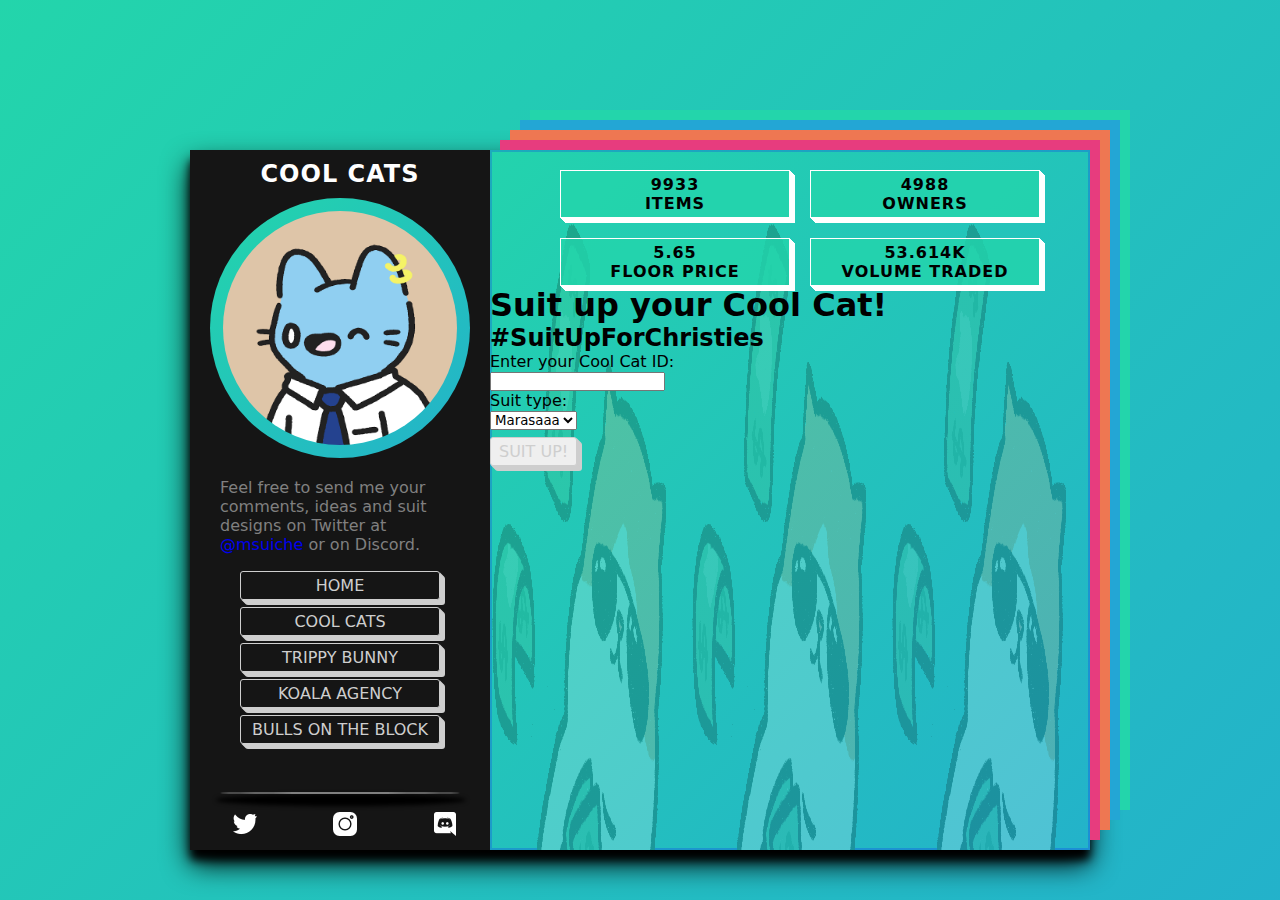
==== inner-page.html @ c1288b10 "inner page 70% done" ====
<!DOCTYPE html>
<html lang="en">
  <head>
    <meta charset="UTF-8" />
    <meta http-equiv="X-UA-Compatible" content="IE=edge" />
    <meta name="viewport" content="width=device-width, initial-scale=1.0" />
    <link rel="stylesheet" href="app.css" />
    <title>Document</title>
  </head>
  <body>
    <div class="bg">
    <div class="inner-page">
        <div class="inner-container">
      <div class="inner-page-info">
          <h2 class="inner-page-title">COOL CATS</h2>
        <div class="inner-page-logo">
          <img class="logo" src="img/cool-cat.png" alt="" />
        </div>

        <p class="inner-page-info-text">
          Feel free to send me your comments, ideas and suit designs on Twitter
          at <a href="https://www.twitter.com/msuiche">@msuiche</a> or on
          Discord.
        </p>
        
            <div class="manu">
                <a class="manu-btn" href="">home</a>
                <a class="manu-btn" href="">cool cats</a>
                <a class="manu-btn" href="">Trippy bunny</a>
                <a class="manu-btn" href="">koala agency</a>
                <a class="manu-btn" href="">bulls on the block</a>
            </div>

        <div class="icons-inner-page-info">
            <a href="https://www.twitter.com/msuiche">
              <img class="social-icon" src="img/twitter.png" alt="" />
            </a>
  
            <a href="https://www.twitter.com/mbsuiche">
              <img class="social-icon" src="img/instagram.png" alt="" />
            </a>
  
            <a href="https://discord.gg/ZRnT6TMPbU">
              <img class="social-icon" src="img/discord.png" alt="" />
            </a>
          </div>
      </div>

      <div class="inner-page-form">
          <div class="inner-page-form--bg">
              <img class="bg-pic" src="img/gif.gif" alt="">
              <img class="bg-pic" src="img/gif.gif" alt="">
              <img class="bg-pic" src="img/gif.gif" alt="">
          </div>

          <div class="inner-page-form--content">
              <nav>
                  <ul>
                      <li>
                          <p>9933</p>
                          <p>items</p>
                      </li>
                      <li>
                          <p>4988</p>
                          <p>owners</p>
                      </li>
                      <li>
                          <p>5.65</p>
                          <p>floor price</p>
                      </li>
                      <li>
                          <p>53.614K</p>
                          <p>volume traded</p>
                      </li>
                  </ul>
              </nav>
        <h1>Suit up your Cool Cat!</h1>
        <h2>#SuitUpForChristies</h2>
        <form>
        <div class="form-group">
          <p>Enter your Cool Cat ID:</p>
          <input
            name="cat_id"
            id="cat_id"
            onkeypress="return event.charCode >= 48 && event.charCode <= 57"
          />
        </div>

        <div class="form-group">
          <p>Suit type:</p>
          <select name="suit_type" id="suit_type">
              <option value="">Marasaaa</option>
            <?php
                foreach($config['suits'] as $suit) {
                    echo '<option value="'.$suit['file'].'">'.$suit['name'].'</option>\r\n';
                }
            ?>
            <!-- <option value="suit-white">Tuxedo (@BluuCatt)</option> -->
        </select>
        </div>

        <input type="button" class='manu-btn' value="Suit up!" onclick="updateCat()" />
    </form>
</div>
      </div>
    </div>
    </div>
</div>
  </body>
</html>
---- app.css ----
* {
  padding: 0;
  margin: 0;
  font-family: system-ui, -apple-system, "Segoe UI", Roboto, "Helvetica Neue",
    Arial, "Noto Sans", "Liberation Sans", sans-serif;
}

a {
  text-decoration: none;
}

.bg {
  background-color: #151515;
  width: 100%;
  height: auto;
  overflow: hidden;
  background: linear-gradient(-45deg, #ee7752, #e73c7e, #23a6d5, #23d5ab);
  background-size: 400% 400%;
  animation: gradient 15s ease infinite;
}

@keyframes gradient {
  0% {
    background-position: 0% 50%;
  }
  50% {
    background-position: 100% 50%;
  }
  100% {
    background-position: 0% 50%;
  }
}

#hero {
  position: relative;
  width: 100%;
  height: auto;
  z-index: 9;
}

.container,
.footer {
  max-width: 1270px;
  margin-left: auto;
  margin-right: auto;
  padding: 50px 0;
}

@media (max-width: 1270px) {
  .container,
  .footer {
    width: 96%;
  }
}

.footer {
  padding: 20px 0;
  display: flex;
  justify-content: space-between;
}

@media (max-width: 500px) {
  .footer {
    flex-direction: column;
    justify-content: center;
    align-items: center;
  }
  .icons-footer {
    margin-top: 10px;
  }
}

.icons-inner-page-info {
  position: absolute;
  bottom: 10px;
  width: 100%;
  display: flex;
  justify-content: space-around;
}

.icons-inner-page-info::after {
  content: "";
  width: 80%;
  height: 2px;
  background-color: grey;
  position: absolute;
  top: -20px;
  border-radius: 50%;
  box-shadow: 1px 7px 4px 5px black;
}

.social-icon {
  filter: brightness(0) invert(1);
  transition: 225ms;
  margin-left: 10px;
  position: relative;
}

.copyright {
  color: #151515;
}

.header {
  width: 100%;
  text-align: center;
}

.header-title {
  font-size: 3.6rem;
  color: white;
}

.header-text {
  font-size: 1.4rem;
  margin-top: 20px;
  color: rgb(233, 233, 233);
}

.cards-wrapper {
  position: relative;
  display: flex;
  flex-wrap: wrap;
  justify-content: space-between;
  margin-top: 50px;
}

@media (max-width: 880px) {
  .cards-wrapper {
    justify-content: space-evenly;
  }
}

.card-content {
  width: 280px;
  height: 400px;
  position: relative;
  margin-bottom: 30px;
  overflow: hidden;
  backface-visibility: hidden;
  border-radius: 3px;
  box-shadow: 1px 1px 2px 1px #2c2c2c;
  transition: 225ms;
}

@media (max-width: 700px) {
  .card-content {
    width: 200px;
    height: 300px;
  }
}

@media (max-width: 416px) {
  .card-content {
    width: 80%;
    height: 300px;
  }
}

.card-content:hover {
  box-shadow: 1px 1px 20px 1px #2c2c2c;
}

.card-content:hover .card-btn {
  text-shadow: 0px 0px 2px white;
  background-color: #ad5aaf;
  color: white;
}

.card-content__picture {
  position: absolute;
  width: 100%;
  height: 60%;
}

.card-content__picture--img {
  width: 100%;
  height: 100%;
  position: absolute;
  transition: 225ms;
  border: 2px solid white;
}

.card-content:hover .card-content__picture--img {
  transform: scale(1.1);
}

.card-description {
  width: 100%;
  height: 40%;
  position: absolute;
  bottom: 0;
  background-color: white;
  color: black;
  padding: 10px;
  display: flex;
  flex-direction: column;
}

.card-description--title {
  color: #151515;
  font-size: 1.5rem;
}

@media (max-width: 700px) {
  .card-description--title {
    font-size: 1.2rem;
  }
}

.card-description--text {
  color: grey;
}

.card-btn {
  font-size: 1.1rem;
  font-weight: 500;
  transition: 225ms;
  position: absolute;
  bottom: 10px;
  color: #ad5aaf;
  border: 2px solid #ad5aaf;
  padding: 2px 5px;
}

.card-description--recommended {
  position: absolute;
  bottom: 10%;
  width: 90%;
  padding: 10px;
}

.card-content__picture--recommended {
  height: 50%;
  width: 100%;
  position: absolute;
  left: 95%;
  top: 50%;
  transform: translate(-50%, -50%);
}

/* inner page */

.inner-page {
  width: 100%;
  height: 100vh;
  display: flex;
  align-items: center;
  justify-content: center;
}

.inner-container {
  height: 700px;
  margin-top: 100px;
  display: flex;
  border-radius: 5px;
  box-shadow: rgba(0, 0, 0) 0px 14px 28px, rgba(0, 0, 0) 0px 10px 10px;
}

.inner-page-info {
  width: 300px;
  background: #151515;
  position: relative;
}

.inner-page-logo {
  width: 260px;
  height: 260px;
  position: relative;
  margin-left: 20px;
  border-radius: 100%;
  background: linear-gradient(-45deg, #ee7752, #e73c7e, #23a6d5, #23d5ab);
  background-size: 400% 400%;
  border-radius: 100%;
  animation: gradient 15s ease infinite;
  overflow: hidden;
}

.logo {
  position: absolute;
  width: 90%;
  height: 90%;
  border-radius: 100%;
  top: 5%;
  left: 5%;
  transition: 225ms;
}

.inner-page-logo:hover .logo {
  transform: scale(1.2);
}

.inner-page-title {
  color: white;
  text-align: center;
  margin: 10px 0;
  letter-spacing: 1px;
}

.inner-page-info-text {
  margin-top: 20px;
  color: grey;
  width: 80%;
  margin-left: 10%;
}

.manu {
  width: 200px;
  margin-left: 50px;
  margin-top: 10px;
  display: flex;
  flex-direction: column;
}

.manu-btn {
  color: rgb(206, 206, 206);
  margin-top: 7px;
  text-align: center;
  position: relative;
  border-radius: 3px;
  transition: 225ms;
  font-size: 16px;
  text-decoration: none;
  text-transform: uppercase;
  cursor: pointer;
  border: 1px solid;
  padding: 0.25em 0.5em;
  box-shadow: 1px 1px 0px 0px, 2px 2px 0px 0px, 3px 3px 0px 0px, 4px 4px 0px 0px,
    5px 5px 0px 0px;
  user-select: none;
  -webkit-user-select: none;
  touch-action: manipulation;
  text-transform: uppercase;
}

.manu-btn:hover {
  background: linear-gradient(-45deg, #e73c7e, #ee7752, #23a6d5, #23d5ab);
  background-size: 400% 400%;
  animation: gradient 15s ease infinite;
  color: black;
  font-weight: 700;
}

.inner-page-form {
  width: 600px;
  overflow: hidden;
  position: relative;
  box-shadow: blue 0px 0px 0px 2px inset, transparent 10px -10px 0px -3px,
    #e73c7e 10px -10px, transparent 20px -20px 0px -3px, #ee7752 20px -20px,
    transparent 30px -30px 0px -3px, #23a6d5 30px -30px,
    transparent 40px -40px 0px -3px, #23d5ab 40px -40px;
}

.inner-page-form--bg {
  z-index: 1;
  position: absolute;
  display: flex;
  width: 100%;
  height: 100%;
  overflow: hidden;
}

.bg-pic {
  width: 200px;
  height: 1200px;
}

.inner-page-form--content {
  z-index: 9;
  position: absolute;
  background: linear-gradient(
    -45deg,
    rgba(231, 60, 126, 0.8),
    rgb(238, 119, 82, 0.8),
    rgb(35, 166, 213, 0.8),
    rgb(35, 213, 171, 0.8)
  );
  background-size: 400% 400%;
  animation: gradient 15s ease infinite;
  width: 100%;
  height: 100%;
  color: blak;
}

ul {
  display: flex;
  flex-wrap: wrap;
  justify-content: center;
}

li {
  color: rgb(0, 0, 0);
  font-weight: 800;
  margin-top: 5px;
  text-align: center;
  position: relative;
  transition: 225ms;
  text-decoration: none;
  border: 1px solid white;
  text-transform: uppercase;
  letter-spacing: 1px;
  padding: 0.25em 0.5em;
  box-shadow: 1px 1px 0px 0px white, 2px 2px 0px 0px white,
    3px 3px 0px 0px white, 4px 4px 0px 0px white, 5px 5px 0px 0px white;
  width: 230px;
  background-color: rgb(35, 213, 171, 0.8);
  box-sizing: border-box;
  list-style: none;
  margin-left: 20px;
  margin-top: 20px;
}
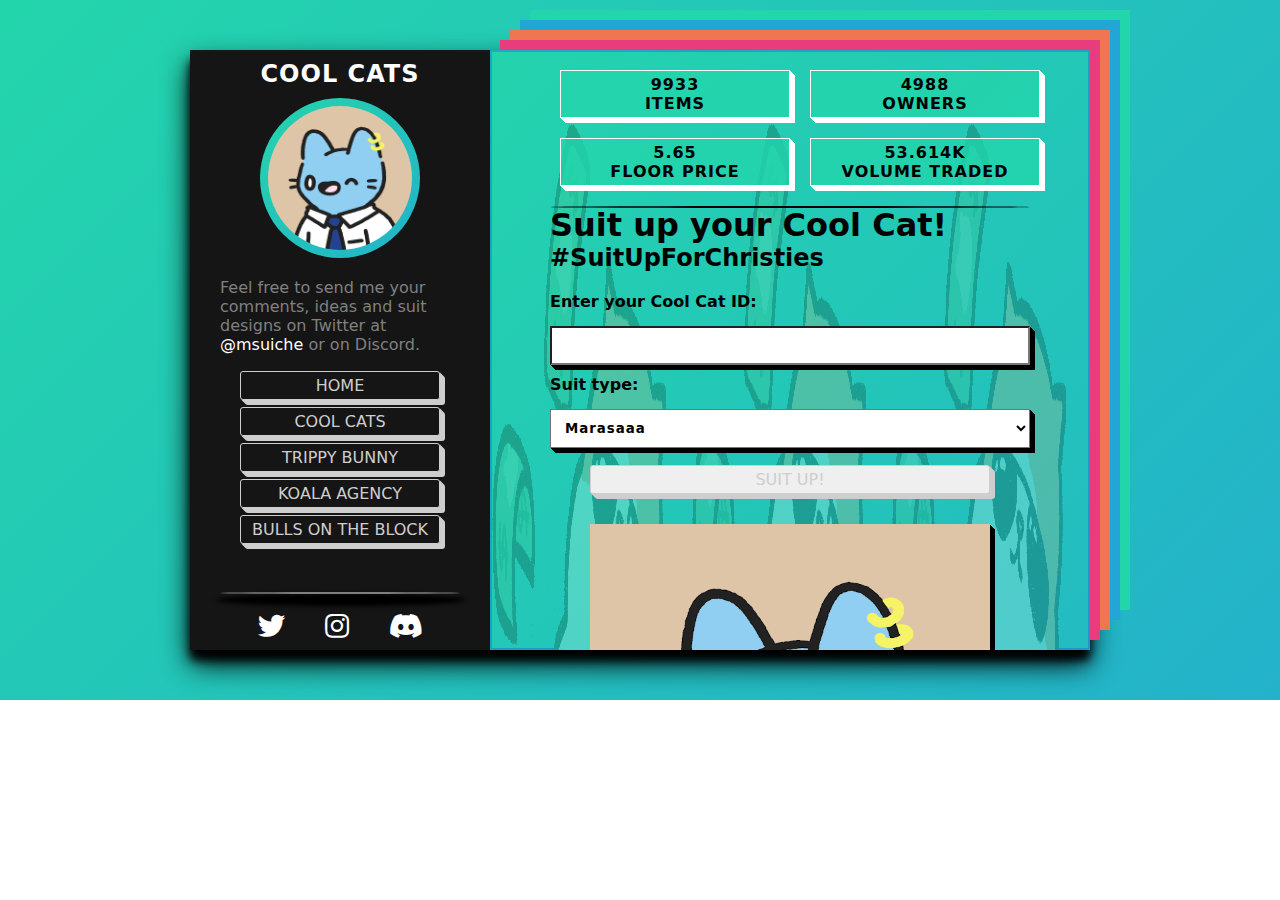
==== commit 75c4ecde: "Ui UX done" ====
--- a/inner-page.html
+++ b/inner-page.html
@@ -5,6 +5,7 @@
     <meta http-equiv="X-UA-Compatible" content="IE=edge" />
     <meta name="viewport" content="width=device-width, initial-scale=1.0" />
     <link rel="stylesheet" href="app.css" />
+    <link rel="stylesheet" href="https://cdnjs.cloudflare.com/ajax/libs/font-awesome/5.15.4/css/all.min.css"/>
     <title>Document</title>
   </head>
   <body>
@@ -19,7 +20,7 @@
 
         <p class="inner-page-info-text">
           Feel free to send me your comments, ideas and suit designs on Twitter
-          at <a href="https://www.twitter.com/msuiche">@msuiche</a> or on
+          at <a class="tag" href="https://www.twitter.com/msuiche">@msuiche</a> or on
           Discord.
         </p>
         
@@ -33,15 +34,15 @@
 
         <div class="icons-inner-page-info">
             <a href="https://www.twitter.com/msuiche">
-              <img class="social-icon" src="img/twitter.png" alt="" />
+                <i class="fab fa-twitter social-icon"></i>
             </a>
   
             <a href="https://www.twitter.com/mbsuiche">
-              <img class="social-icon" src="img/instagram.png" alt="" />
+                <i class="fab fa-instagram social-icon"></i>
             </a>
   
             <a href="https://discord.gg/ZRnT6TMPbU">
-              <img class="social-icon" src="img/discord.png" alt="" />
+                <i class="fab fa-discord social-icon"></i>
             </a>
           </div>
       </div>
@@ -56,30 +57,34 @@
           <div class="inner-page-form--content">
               <nav>
                   <ul>
-                      <li>
+                      <li class="nav-list-item">
                           <p>9933</p>
                           <p>items</p>
                       </li>
-                      <li>
+                      <li class="nav-list-item">
                           <p>4988</p>
                           <p>owners</p>
                       </li>
-                      <li>
+                      <li class="nav-list-item">
                           <p>5.65</p>
                           <p>floor price</p>
                       </li>
-                      <li>
+                      <li class="nav-list-item">
                           <p>53.614K</p>
                           <p>volume traded</p>
                       </li>
                   </ul>
               </nav>
+
+     <div class="form-description">
         <h1>Suit up your Cool Cat!</h1>
         <h2>#SuitUpForChristies</h2>
+    </div>
         <form>
         <div class="form-group">
-          <p>Enter your Cool Cat ID:</p>
+          <p class="form-title">Enter your Cool Cat ID:</p>
           <input
+          class="form-input"
             name="cat_id"
             id="cat_id"
             onkeypress="return event.charCode >= 48 && event.charCode <= 57"
@@ -87,8 +92,11 @@
         </div>
 
         <div class="form-group">
-          <p>Suit type:</p>
-          <select name="suit_type" id="suit_type">
+          <p class="form-title">Suit type:</p>
+          <select name="suit_type" id="suit_type"  class="form-input"2>
+              <option value="">Marasaaa</option>
+              <option value="">Marasaaa</option>
+              <option value="">Marasaaa</option>
               <option value="">Marasaaa</option>
             <?php
                 foreach($config['suits'] as $suit) {
@@ -99,8 +107,22 @@
         </select>
         </div>
 
-        <input type="button" class='manu-btn' value="Suit up!" onclick="updateCat()" />
+        <input type="button" class='manu-btn form-btn' value="Suit up!" onclick="updateCat()" />
+        <div class="main_view">
+            <!-- <img class="output-img" src="<?=$config['logo'];?>" id="main" alt="SuitUp"> -->
+            <img class="output-img" src="img/cool-cat.png" alt="">
+            <input type="button"  class='manu-btn share-btn' value="Share on twitter!">
+        </div>
     </form>
+    <div class="donations">
+        <h3 class="donations-title">Donations :</h3>
+        <p class="donations-content">0xb8e9eBBA486DD64b046B1cC3c52b23E3103dBA13 (ETH)</p>
+        <p class="donations-content">tz1fJvrCoqckTtouFfigwAoV2oFLzvQ4fdfq (XTZ)</p>
+        <p class="donations-content">Cjk8VJbQVZZrmbJvktw9r8F2ShxCf1LJHk6JqRcYxwXM (SOL)</p>
+        <p class="donations-content">0xb8e9eBBA486DD64b046B1cC3c52b23E3103dBA13 (ETH)</p>
+        <p class="donations-content">tz1fJvrCoqckTtouFfigwAoV2oFLzvQ4fdfq (XTZ)</p>
+        <p class="donations-content">Cjk8VJbQVZZrmbJvktw9r8F2ShxCf1LJHk6JqRcYxwXM (SOL)</p>
+    </div>
 </div>
       </div>
     </div>
--- a/app.css
+++ b/app.css
@@ -7,6 +7,29 @@
 
 a {
   text-decoration: none;
+}
+
+.tag {
+  color: white;
+}
+
+::-webkit-scrollbar {
+  width: 10px;
+}
+
+/* Track */
+::-webkit-scrollbar-track {
+  background: #e73c7e;
+}
+
+/* Handle */
+::-webkit-scrollbar-thumb {
+  background: #23d5ab;
+}
+
+/* Handle on hover */
+::-webkit-scrollbar-thumb:hover {
+  background: #f59fc0;
 }
 
 .bg {
@@ -75,7 +98,7 @@
   bottom: 10px;
   width: 100%;
   display: flex;
-  justify-content: space-around;
+  justify-content: center;
 }
 
 .icons-inner-page-info::after {
@@ -90,10 +113,15 @@
 }
 
 .social-icon {
-  filter: brightness(0) invert(1);
-  transition: 225ms;
-  margin-left: 10px;
-  position: relative;
+  transition: 225ms;
+  margin: 0 20px;
+  position: relative;
+  color: white;
+  font-size: 1.7rem;
+}
+
+.social-icon:hover {
+  color: #23d5ab;
 }
 
 .copyright {
@@ -242,15 +270,15 @@
 
 .inner-page {
   width: 100%;
-  height: 100vh;
-  display: flex;
-  align-items: center;
+  padding-bottom: 50px;
+  display: flex;
+  align-items: flex-start;
   justify-content: center;
 }
 
 .inner-container {
-  height: 700px;
-  margin-top: 100px;
+  height: 600px;
+  margin-top: 50px;
   display: flex;
   border-radius: 5px;
   box-shadow: rgba(0, 0, 0) 0px 14px 28px, rgba(0, 0, 0) 0px 10px 10px;
@@ -263,10 +291,12 @@
 }
 
 .inner-page-logo {
-  width: 260px;
-  height: 260px;
-  position: relative;
-  margin-left: 20px;
+  width: 160px;
+  height: 160px;
+
+  position: relative;
+  margin-left: auto;
+  margin-right: auto;
   border-radius: 100%;
   background: linear-gradient(-45deg, #ee7752, #e73c7e, #23a6d5, #23d5ab);
   background-size: 400% 400%;
@@ -326,10 +356,8 @@
   padding: 0.25em 0.5em;
   box-shadow: 1px 1px 0px 0px, 2px 2px 0px 0px, 3px 3px 0px 0px, 4px 4px 0px 0px,
     5px 5px 0px 0px;
-  user-select: none;
   -webkit-user-select: none;
   touch-action: manipulation;
-  text-transform: uppercase;
 }
 
 .manu-btn:hover {
@@ -342,7 +370,7 @@
 
 .inner-page-form {
   width: 600px;
-  overflow: hidden;
+  overflow: scroll;
   position: relative;
   box-shadow: blue 0px 0px 0px 2px inset, transparent 10px -10px 0px -3px,
     #e73c7e 10px -10px, transparent 20px -20px 0px -3px, #ee7752 20px -20px,
@@ -356,7 +384,6 @@
   display: flex;
   width: 100%;
   height: 100%;
-  overflow: hidden;
 }
 
 .bg-pic {
@@ -377,8 +404,7 @@
   background-size: 400% 400%;
   animation: gradient 15s ease infinite;
   width: 100%;
-  height: 100%;
-  color: blak;
+  height: 1200px;
 }
 
 ul {
@@ -387,7 +413,7 @@
   justify-content: center;
 }
 
-li {
+.nav-list-item {
   color: rgb(0, 0, 0);
   font-weight: 800;
   margin-top: 5px;
@@ -408,3 +434,201 @@
   margin-left: 20px;
   margin-top: 20px;
 }
+
+.form-description {
+  width: 80%;
+  margin-left: 10%;
+  margin-top: 20px;
+  position: relative;
+}
+
+.form-description::after {
+  content: "";
+  position: absolute;
+  background-color: black;
+  top: 0;
+  width: 100%;
+  height: 2px;
+  border-radius: 50%;
+}
+
+form {
+  width: 80%;
+  margin-left: 10%;
+  margin-top: 20px;
+  display: flex;
+  flex-direction: column;
+}
+
+.form-group {
+  display: flex;
+  flex-direction: column;
+}
+
+.form-title {
+  font-weight: 600;
+  margin-bottom: 5px;
+}
+
+.form-input {
+  margin: 10px 0;
+  padding: 10px;
+  box-shadow: 1px 1px 0px 0px, 2px 2px 0px 0px, 3px 3px 0px 0px, 4px 4px 0px 0px,
+    5px 5px 0px 0px;
+  color: black;
+  background: white;
+  font-weight: 700;
+  letter-spacing: 1px;
+}
+
+option {
+  background: rgb(35, 213, 171, 0.8);
+  color: black;
+  font-weight: 800;
+}
+
+.form-btn {
+  width: 400px;
+  justify-self: center;
+  align-self: center;
+}
+
+.share-btn {
+  width: 100%;
+  bottom: -42px;
+  position: absolute;
+  height: 40px;
+  color: black;
+  font-weight: 600;
+  transition: 225ms;
+}
+
+.donations {
+  width: 80%;
+  height: 170px;
+  margin-left: 10%;
+  margin-top: 110px;
+  padding-top: 10px;
+  font-size: 1.1rem;
+  position: absolute;
+  overflow-y: scroll !important;
+}
+
+.donations-content {
+  box-shadow: 1px 1px 0px 0px black, 2px 2px 0px 0px black,
+    3px 3px 0px 0px black, 4px 4px 0px 0px black, 5px 5px 0px 0px black;
+  margin-top: 10px;
+  padding: 5px;
+  border: 2px solid black;
+  background-color: rgb(35, 213, 171, 0.8);
+  color: white;
+  width: 94%;
+  overflow-wrap: break-word;
+  word-wrap: break-word;
+  hyphens: auto;
+}
+
+.main_view {
+  width: 400px;
+  height: 400px;
+  margin-top: 30px;
+  margin-left: auto;
+  margin-right: auto;
+  position: relative;
+  box-shadow: 1px 1px 0px 0px, 2px 2px 0px 0px, 3px 3px 0px 0px, 4px 4px 0px 0px,
+    5px 5px 0px 0px;
+  position: relative;
+}
+
+.main_view::before {
+  content: "";
+  position: absolute;
+  background-color: black;
+  bottom: -80px;
+  width: 100%;
+  height: 2px;
+  border-radius: 50%;
+}
+
+.output-img {
+  background-color: red;
+  position: absolute;
+  width: 100%;
+  height: 100%;
+}
+
+/* media for inner-page */
+
+@media (max-width: 900px) {
+  .inner-container {
+    flex-direction: column;
+    width: 96%;
+    height: auto;
+    margin-top: 20px;
+  }
+
+  .inner-page-form--bg {
+    justify-content: center;
+  }
+  .inner-page-info {
+    width: 100%;
+    height: 700px;
+    display: flex;
+    flex-direction: column;
+    align-items: center;
+  }
+
+  .manu {
+    width: 90%;
+    margin-left: auto;
+    margin-right: auto;
+  }
+
+  .manu-btn {
+    margin-top: 12px;
+  }
+
+  .inner-page-info-text {
+    width: 90%;
+    margin-left: auto;
+    margin-right: auto;
+  }
+
+  form {
+    width: 90%;
+    margin-left: 5%;
+  }
+
+  .form-btn {
+    width: 100%;
+  }
+
+  .form-description {
+    width: 90%;
+    margin-left: auto;
+    margin-right: auto;
+  }
+
+  .donations {
+    width: 90%;
+    margin-left: 5%;
+  }
+
+  .main_view {
+    width: 300px;
+    height: 250px;
+  }
+
+  .nav-list-item {
+    width: 90%;
+    margin-left: auto;
+    margin-right: auto;
+  }
+
+  .inner-page-form {
+    box-shadow: none;
+    height: 1200px;
+    width: 100%;
+    overflow: hidden;
+  }
+}
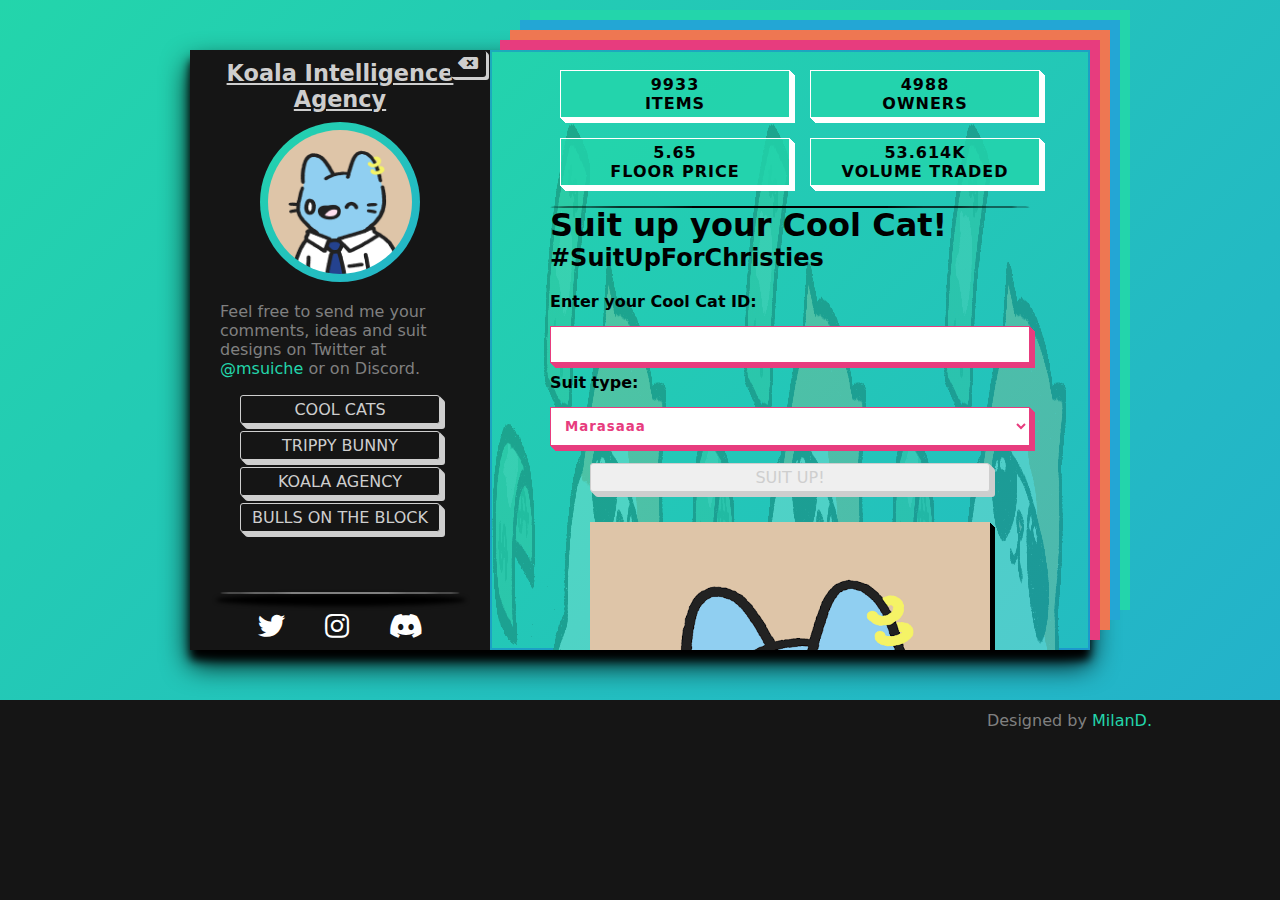
==== commit eec4aae1: "finish inner design" ====
--- a/inner-page.html
+++ b/inner-page.html
@@ -13,7 +13,11 @@
     <div class="inner-page">
         <div class="inner-container">
       <div class="inner-page-info">
-          <h2 class="inner-page-title">COOL CATS</h2>
+        <a class="close-btn-position" href=""><i class="fas fa-backspace"></i></a>
+          <div class="inner-page-title">
+            <p class="inner-page-title-text">Koala Intelligence Agency</p>
+          </div>
+         
         <div class="inner-page-logo">
           <img class="logo" src="img/cool-cat.png" alt="" />
         </div>
@@ -25,7 +29,6 @@
         </p>
         
             <div class="manu">
-                <a class="manu-btn" href="">home</a>
                 <a class="manu-btn" href="">cool cats</a>
                 <a class="manu-btn" href="">Trippy bunny</a>
                 <a class="manu-btn" href="">koala agency</a>
@@ -128,5 +131,9 @@
     </div>
     </div>
 </div>
+
+<div class="creator">
+  <p class="creator-text">Designed by <a class="author" href="http://" > MilanD.</a></p>
+</div>
   </body>
 </html>
--- a/app.css
+++ b/app.css
@@ -5,16 +5,21 @@
     Arial, "Noto Sans", "Liberation Sans", sans-serif;
 }
 
+body {
+  background-color: #151515;
+}
+
 a {
   text-decoration: none;
 }
 
 .tag {
-  color: white;
+  color: #23d5ab;
 }
 
 ::-webkit-scrollbar {
   width: 10px;
+  background: #e73c7e;
 }
 
 /* Track */
@@ -24,12 +29,29 @@
 
 /* Handle */
 ::-webkit-scrollbar-thumb {
-  background: #23d5ab;
+  background: #e73c7e;
 }
 
 /* Handle on hover */
 ::-webkit-scrollbar-thumb:hover {
   background: #f59fc0;
+}
+
+.creator {
+  width: 90%;
+  height: 40px;
+  background-color: #151515;
+  display: flex;
+  justify-content: end;
+  align-items: center;
+}
+
+.creator-text {
+  color: grey;
+}
+
+.author {
+  color: #23d5ab;
 }
 
 .bg {
@@ -189,9 +211,11 @@
 }
 
 .card-content:hover .card-btn {
-  text-shadow: 0px 0px 2px white;
-  background-color: #ad5aaf;
-  color: white;
+  background: linear-gradient(-45deg, #e73c7e, #ee7752, #23a6d5, #23d5ab);
+  background-size: 400% 400%;
+  animation: gradient 15s ease infinite;
+  color: black;
+  font-weight: 700;
 }
 
 .card-content__picture {
@@ -222,6 +246,7 @@
   padding: 10px;
   display: flex;
   flex-direction: column;
+  justify-content: space-between;
 }
 
 .card-description--title {
@@ -240,14 +265,22 @@
 }
 
 .card-btn {
-  font-size: 1.1rem;
-  font-weight: 500;
-  transition: 225ms;
-  position: absolute;
-  bottom: 10px;
-  color: #ad5aaf;
-  border: 2px solid #ad5aaf;
-  padding: 2px 5px;
+  position: absolute;
+  color: rgb(206, 206, 206);
+  text-align: center;
+  position: relative;
+  border-radius: 3px;
+  transition: 225ms;
+  font-size: 16px;
+  text-decoration: none;
+  cursor: pointer;
+  border: 1px solid;
+  padding: 0.25em 0.5em;
+  -webkit-user-select: none;
+  touch-action: manipulation;
+  box-shadow: 1px 1px 0px 0px, 2px 2px 0px 0px, 3px 3px 0px 0px, 4px 4px 0px 0px,
+    5px 5px 0px 0px;
+  width: 50%;
 }
 
 .card-description--recommended {
@@ -320,10 +353,18 @@
 }
 
 .inner-page-title {
-  color: white;
+  position: relative;
+  margin: 10px 10%;
+  width: 80%;
   text-align: center;
-  margin: 10px 0;
-  letter-spacing: 1px;
+}
+
+.inner-page-title-text {
+  position: relative;
+  font-size: 1.4rem;
+  font-weight: 700;
+  color: rgb(206, 206, 206);
+  text-decoration: underline;
 }
 
 .inner-page-info-text {
@@ -354,10 +395,10 @@
   cursor: pointer;
   border: 1px solid;
   padding: 0.25em 0.5em;
+  -webkit-user-select: none;
+  touch-action: manipulation;
   box-shadow: 1px 1px 0px 0px, 2px 2px 0px 0px, 3px 3px 0px 0px, 4px 4px 0px 0px,
     5px 5px 0px 0px;
-  -webkit-user-select: none;
-  touch-action: manipulation;
 }
 
 .manu-btn:hover {
@@ -475,10 +516,19 @@
   padding: 10px;
   box-shadow: 1px 1px 0px 0px, 2px 2px 0px 0px, 3px 3px 0px 0px, 4px 4px 0px 0px,
     5px 5px 0px 0px;
-  color: black;
+  color: #e73c7e;
   background: white;
   font-weight: 700;
   letter-spacing: 1px;
+  border: 1px solid #e73c7e;
+}
+.form-input:active,
+.form-input:focus {
+  outline: none;
+  border: 1px solid rgb(35, 213, 171, 0.8);
+  box-shadow: 1px 1px 0px 0px, 2px 2px 0px 0px, 3px 3px 0px 0px, 4px 4px 0px 0px,
+    5px 5px 0px 0px;
+  color: rgb(35, 213, 171, 0.8);
 }
 
 option {
@@ -501,6 +551,35 @@
   color: black;
   font-weight: 600;
   transition: 225ms;
+}
+
+.close-btn-position {
+  position: absolute;
+  right: 4px;
+  top: 0px;
+  box-shadow: 1px 1px 0px 0px rgb(206, 206, 206),
+    2px 2px 0px 0px rgb(206, 206, 206), 3px 3px 0px 0px rgb(206, 206, 206);
+  border-radius: 3px;
+  transition: 225ms;
+  font-size: 16px;
+  text-decoration: none;
+  text-transform: uppercase;
+  cursor: pointer;
+  padding: 0.25em 0.5em;
+  -webkit-user-select: none;
+  touch-action: manipulation;
+  color: rgb(206, 206, 206);
+  border-top: none;
+  z-index: 99999999;
+  background-color: #151515;
+}
+
+.close-btn-position:hover {
+  box-shadow: 1px 1px 0px 0px rgb(35, 213, 171, 0.8),
+    2px 2px 0px 0px rgb(35, 213, 171, 0.8),
+    3px 3px 0px 0px rgb(35, 213, 171, 0.8);
+  border: 1px solid rgb(35, 213, 171, 0.8);
+  color: rgb(35, 213, 171, 0.8);
 }
 
 .donations {
@@ -551,7 +630,6 @@
 }
 
 .output-img {
-  background-color: red;
   position: absolute;
   width: 100%;
   height: 100%;
@@ -572,7 +650,7 @@
   }
   .inner-page-info {
     width: 100%;
-    height: 700px;
+    height: 570px;
     display: flex;
     flex-direction: column;
     align-items: center;
@@ -582,10 +660,6 @@
     width: 90%;
     margin-left: auto;
     margin-right: auto;
-  }
-
-  .manu-btn {
-    margin-top: 12px;
   }
 
   .inner-page-info-text {
@@ -631,4 +705,49 @@
     width: 100%;
     overflow: hidden;
   }
-}
+
+  .close-btn-position {
+    position: fixed;
+    top: 20px;
+    right: 21px;
+    opacity: 0.4;
+  }
+}
+
+@media (min-width: 500px) and (max-width: 900px) {
+  .inner-page-logo {
+    position: absolute;
+    left: 40px;
+    top: 70px;
+  }
+
+  .inner-page-title {
+    position: absolute;
+    width: 100%;
+    text-align: left;
+    box-sizing: border-box;
+    padding: 0 0 0 50px;
+  }
+
+  .inner-page-info-text {
+    position: absolute;
+    top: 260px;
+    width: 80%;
+    left: 10%;
+  }
+  .manu {
+    position: absolute;
+    top: 30px;
+    right: 30px;
+    width: 50%;
+  }
+
+  .manu-btn {
+    padding: 10px 0;
+    margin-top: 10px;
+  }
+
+  .inner-page-info {
+    height: 400px;
+  }
+}
